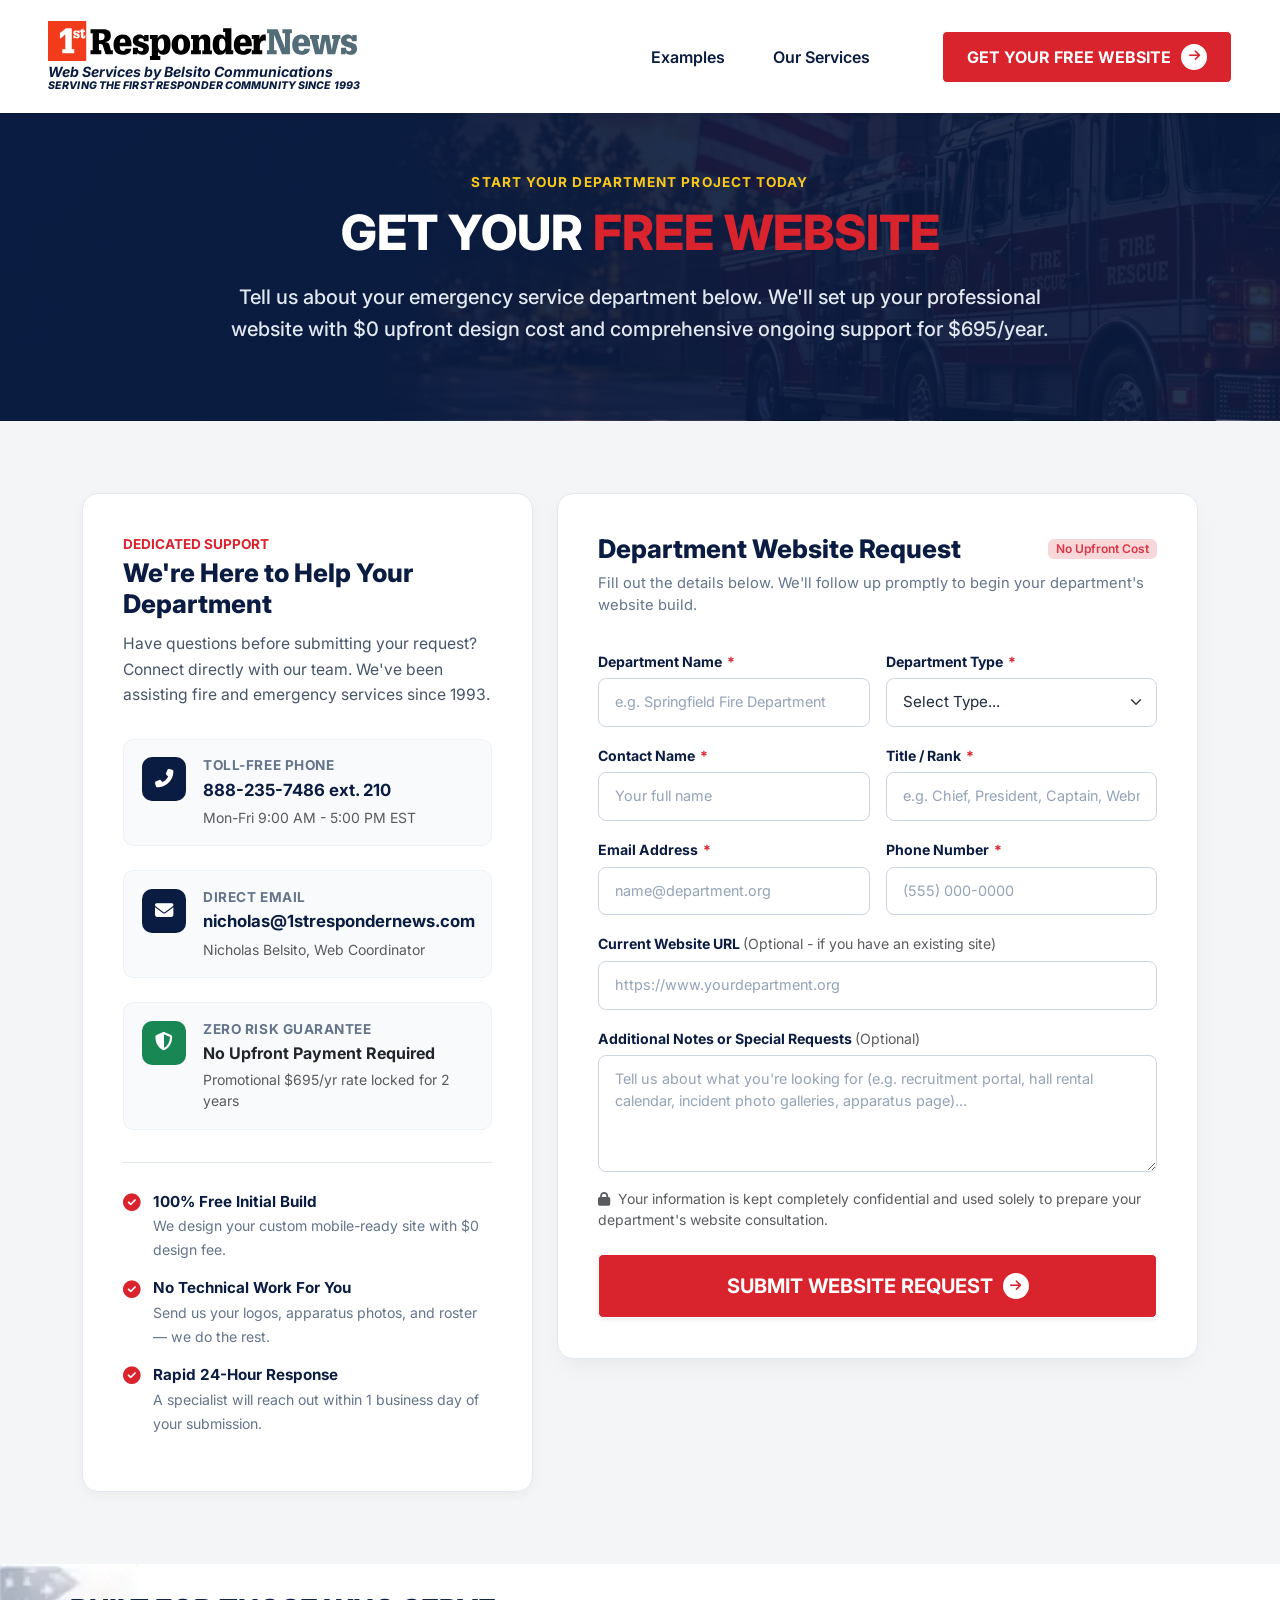
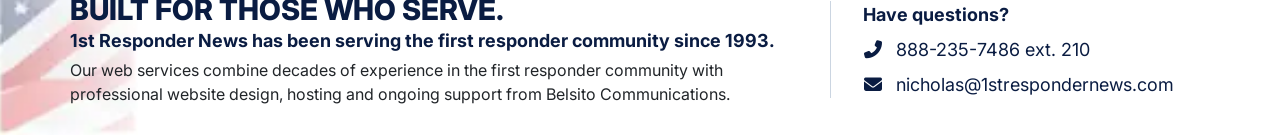
==== contact_form.html @ 62b45435 "done" ====
<!DOCTYPE html>
<html lang="en">

<head>
    <meta charset="UTF-8">
    <meta name="viewport" content="width=device-width, initial-scale=1.0">
    <title>Contact & Website Request - 1st Responder News Web Services</title>

    <!-- Bootstrap 5 CSS -->
    <link href="https://cdn.jsdelivr.net/npm/bootstrap@5.3.2/dist/css/bootstrap.min.css" rel="stylesheet">

    <!-- Font Awesome -->
    <link rel="stylesheet" href="https://cdnjs.cloudflare.com/ajax/libs/font-awesome/6.4.2/css/all.min.css">

    <!-- Google Fonts -->
    <link href="https://fonts.googleapis.com/css2?family=Inter:wght@400;600;700;800&display=swap" rel="stylesheet">

    <link rel="stylesheet" href="css/theme.css">
</head>

<body>

    <!-- Navbar -->
    <nav class="navbar navbar-expand-lg navbar-light bg-white py-3 shadow-sm sticky-top">
        <div class="container-fluid px-lg-5 px-3">
            <a class="navbar-brand" href="index.html">
                <div class="logo-holder">
                    <img src="images/logo.svg" alt="SERVING THE FIRST RESPONDER COMMUNITY SINCE 1993">
                    <div class="logo-tagline">
                        <div class="tagline-line-1">Web Services by Belsito Communications</div>
                        <div class="tagline-line-2">SERVING THE FIRST RESPONDER COMMUNITY SINCE 1993</div>
                    </div>
                </div>
            </a>
            <button class="navbar-toggler" type="button" data-bs-toggle="collapse" data-bs-target="#navbarNav" aria-controls="navbarNav" aria-expanded="false" aria-label="Toggle navigation">
                <span class="navbar-toggler-icon"></span>
            </button>
            <div class="collapse navbar-collapse justify-content-end me-lg-5" id="navbarNav">
                <ul class="navbar-nav">
                    <li class="nav-item"><a class="nav-link" href="examples.html">Examples</a></li>
                    <li class="nav-item"><a class="nav-link" href="services.html">Our Services</a></li>
                </ul>
            </div>
            <div class="d-none d-lg-block">
                <a href="contact_form.html" class="btn btn-brand-red">GET YOUR FREE WEBSITE <span class="icon-circle"><i class="fas fa-arrow-right"></i></span></a>
            </div>
        </div>
    </nav>

    <!-- Contact Hero Section -->
    <section class="subpage-hero">
        <div class="container text-center">
            <div class="subpage-badge">Start Your Department Project Today</div>
            <h1 class="hero-title">GET YOUR <span class="red underline-red">FREE WEBSITE</span></h1>
            <p class="hero-subtext">Tell us about your emergency service department below. We'll set up your professional website with $0 upfront design cost and comprehensive ongoing support for $695/year.</p>
        </div>
    </section>

    <!-- Main Contact & Form Section -->
    <section class="py-5" style="background-color: var(--brand-light-gray);">
        <div class="container py-lg-4">
            <div class="row g-4 justify-content-center">
                <!-- Left Column: Contact Info & Value Props -->
                <div class="col-lg-5">
                    <div class="contact-info-panel">
                        <p class="text-uppercase fw-bold mb-1" style="color: var(--brand-red); font-size: 0.85rem;">Dedicated Support</p>
                        <h3>We're Here to Help Your Department</h3>
                        <p class="lead-text">Have questions before submitting your request? Connect directly with our team. We've been assisting fire and emergency services since 1993.</p>

                        <!-- Direct Contact Channels -->
                        <div class="contact-method-item">
                            <div class="contact-method-icon">
                                <i class="fas fa-phone-alt"></i>
                            </div>
                            <div class="contact-method-content">
                                <h6>Toll-Free Phone</h6>
                                <a href="tel:8882357486,210">888-235-7486 ext. 210</a>
                                <div class="text-muted small mt-1">Mon-Fri 9:00 AM - 5:00 PM EST</div>
                            </div>
                        </div>

                        <div class="contact-method-item">
                            <div class="contact-method-icon">
                                <i class="fas fa-envelope"></i>
                            </div>
                            <div class="contact-method-content">
                                <h6>Direct Email</h6>
                                <a href="mailto:nicholas@1strespondernews.com">nicholas@1strespondernews.com</a>
                                <div class="text-muted small mt-1">Nicholas Belsito, Web Coordinator</div>
                            </div>
                        </div>

                        <div class="contact-method-item">
                            <div class="contact-method-icon" style="background-color: #198754;">
                                <i class="fas fa-shield-alt"></i>
                            </div>
                            <div class="contact-method-content">
                                <h6>Zero Risk Guarantee</h6>
                                <div class="fw-bold text-dark">No Upfront Payment Required</div>
                                <div class="text-muted small mt-1">Promotional $695/yr rate locked for 2 years</div>
                            </div>
                        </div>

                        <!-- Perks List -->
                        <div class="contact-perks-list">
                            <div class="contact-perk-item">
                                <i class="fas fa-check-circle"></i>
                                <div>
                                    <strong>100% Free Initial Build</strong>
                                    <span>We design your custom mobile-ready site with $0 design fee.</span>
                                </div>
                            </div>
                            <div class="contact-perk-item">
                                <i class="fas fa-check-circle"></i>
                                <div>
                                    <strong>No Technical Work For You</strong>
                                    <span>Send us your logos, apparatus photos, and roster — we do the rest.</span>
                                </div>
                            </div>
                            <div class="contact-perk-item">
                                <i class="fas fa-check-circle"></i>
                                <div>
                                    <strong>Rapid 24-Hour Response</strong>
                                    <span>A specialist will reach out within 1 business day of your submission.</span>
                                </div>
                            </div>
                        </div>
                    </div>
                </div>

                <!-- Right Column: Interactive Request Form -->
                <div class="col-lg-7">
                    <div class="form-card">
                        <div class="d-flex align-items-center justify-content-between mb-2">
                            <h3 class="mb-0">Department Website Request</h3>
                            <span class="badge bg-danger-subtle text-danger fw-semibold px-2 py-1">No Upfront Cost</span>
                        </div>
                        <p class="form-subtitle">Fill out the details below. We'll follow up promptly to begin your department's website build.</p>

                        <form id="websiteRequestForm" onsubmit="handleFormSubmit(event)" novalidate>
                            <div class="row g-3">
                                <!-- Department Name -->
                                <div class="col-md-6">
                                    <label for="deptName" class="form-label">Department Name <span class="required-star">*</span></label>
                                    <input type="text" class="form-control" id="deptName" required placeholder="e.g. Springfield Fire Department" aria-required="true">
                                    <div class="invalid-feedback">Please enter your department name.</div>
                                </div>

                                <!-- Department Type -->
                                <div class="col-md-6">
                                    <label for="deptType" class="form-label">Department Type <span class="required-star">*</span></label>
                                    <select class="form-select" id="deptType" required aria-required="true">
                                        <option value="" selected disabled>Select Type...</option>
                                        <option value="Fire Department">Fire Department (Career / Volunteer)</option>
                                        <option value="EMS">EMS / Ambulance Corps</option>
                                        <option value="Rescue Squad">Rescue Squad</option>
                                        <option value="Fire District">Fire District / Commission</option>
                                        <option value="Other">Other Emergency Service</option>
                                    </select>
                                    <div class="invalid-feedback">Please select your department type.</div>
                                </div>

                                <!-- Contact Name -->
                                <div class="col-md-6">
                                    <label for="contactName" class="form-label">Contact Name <span class="required-star">*</span></label>
                                    <input type="text" class="form-control" id="contactName" required placeholder="Your full name" aria-required="true">
                                    <div class="invalid-feedback">Please provide your contact name.</div>
                                </div>

                                <!-- Title / Rank -->
                                <div class="col-md-6">
                                    <label for="titleRank" class="form-label">Title / Rank <span class="required-star">*</span></label>
                                    <input type="text" class="form-control" id="titleRank" required placeholder="e.g. Chief, President, Captain, Webmaster" aria-required="true">
                                    <div class="invalid-feedback">Please provide your title or rank.</div>
                                </div>

                                <!-- Email Address -->
                                <div class="col-md-6">
                                    <label for="emailAddress" class="form-label">Email Address <span class="required-star">*</span></label>
                                    <input type="email" class="form-control" id="emailAddress" required placeholder="name@department.org" aria-required="true">
                                    <div class="invalid-feedback">Please provide a valid email address.</div>
                                </div>

                                <!-- Phone Number -->
                                <div class="col-md-6">
                                    <label for="phoneNumber" class="form-label">Phone Number <span class="required-star">*</span></label>
                                    <input type="tel" class="form-control" id="phoneNumber" required placeholder="(555) 000-0000" aria-required="true">
                                    <div class="invalid-feedback">Please provide your phone number.</div>
                                </div>

                                <!-- Current Website URL -->
                                <div class="col-12">
                                    <label for="currentWebsite" class="form-label">Current Website URL <span class="text-muted fw-normal">(Optional - if you have an existing site)</span></label>
                                    <input type="url" class="form-control" id="currentWebsite" placeholder="https://www.yourdepartment.org">
                                </div>

                                <!-- Additional Notes -->
                                <div class="col-12">
                                    <label for="notes" class="form-label">Additional Notes or Special Requests <span class="text-muted fw-normal">(Optional)</span></label>
                                    <textarea class="form-control" id="notes" rows="4" placeholder="Tell us about what you're looking for (e.g. recruitment portal, hall rental calendar, incident photo galleries, apparatus page)..."></textarea>
                                </div>

                                <!-- Privacy & Terms note -->
                                <div class="col-12">
                                    <p class="text-muted small mb-0"><i class="fas fa-lock me-1"></i> Your information is kept completely confidential and used solely to prepare your department's website consultation.</p>
                                </div>

                                <!-- Submit Button -->
                                <div class="col-12 mt-4">
                                    <button type="submit" class="btn btn-brand-red btn-lg w-100 py-3 shadow-sm">
                                        SUBMIT WEBSITE REQUEST <span class="icon-circle"><i class="fas fa-arrow-right"></i></span>
                                    </button>
                                </div>
                            </div>
                        </form>

                        <!-- Success Box -->
                        <div id="formSuccessBox" class="success-box" role="alert" aria-live="polite">
                            <div class="text-success mb-2">
                                <i class="fas fa-check-circle fa-3x"></i>
                            </div>
                            <h4>Request Received Successfully!</h4>
                            <p>Thank you for reaching out. A specialist from 1st Responder News Web Services will review your department's information and contact you within 24 hours to begin your free website build.</p>
                            <div class="d-flex justify-content-center gap-3">
                                <button type="button" onclick="resetForm()" class="btn btn-outline-success">Submit Another Request</button>
                                <a href="index.html" class="btn btn-success">Return to Homepage</a>
                            </div>
                        </div>
                    </div>
                </div>
            </div>
        </div>
    </section>

    <!-- Footer Section (Identical Homepage System) -->
    <footer class="footer-section">
        <div class="container">
            <div class="row align-items-center">
                <div class="col-lg-8 mb-4 mb-lg-0 px-lg-5 px-3 ps-lg-0">
                    <h4>BUILT FOR THOSE WHO SERVE.</h4>
                    <p class="mb-1 fw-bold" style="color: var(--brand-dark-blue);">1st Responder News has been serving the first responder community since 1993.</p>
                    <p class="text-dark small mb-0">Our web services combine decades of experience in the first responder community with professional website design, hosting and ongoing support from Belsito Communications.</p>
                </div>
                <div class="col-lg-4 footer-contact">
                    <p class="fw-bold mb-2">Have questions?</p>
                    <p class="mb-2"><i class="fas fa-phone-alt"></i> 888-235-7486 ext. 210</p>
                    <p class="mb-0"><i class="fas fa-envelope"></i> nicholas@1strespondernews.com</p>
                </div>
            </div>
        </div>
    </footer>

    <!-- Bootstrap JS Bundle -->
    <script src="https://cdn.jsdelivr.net/npm/bootstrap@5.3.2/dist/js/bootstrap.bundle.min.js"></script>

    <script>
        // Handle Form Submission with Validation
        function handleFormSubmit(event) {
            event.preventDefault();
            const form = document.getElementById('websiteRequestForm');
            
            if (!form.checkValidity()) {
                event.stopPropagation();
                form.classList.add('was-validated');
                return;
            }

            const successBox = document.getElementById('formSuccessBox');
            form.style.display = 'none';
            successBox.style.display = 'block';
            successBox.scrollIntoView({ behavior: 'smooth', block: 'center' });
        }

        // Reset Form
        function resetForm() {
            const form = document.getElementById('websiteRequestForm');
            const successBox = document.getElementById('formSuccessBox');
            
            form.reset();
            form.classList.remove('was-validated');
            form.style.display = 'block';
            successBox.style.display = 'none';
            form.scrollIntoView({ behavior: 'smooth', block: 'start' });
        }
    </script>
</body>

</html>
---- css/theme.css ----
:root {
            --brand-red: #d9232d;
            --brand-dark-blue: #0a1c42;
            --brand-light-gray: #f4f5f7;
            --brand-yellow: #f8c81c;
        }

        body {
            font-family: 'Inter', sans-serif;
            color: #333;
            overflow-x: hidden;
        }
        .fa-database:before {
            color: #fff !important;
        }
        .feature-icon i {
    padding-top: 3px;
}
        p {
    font-size: clamp(1.2rem, 3.2vw, 1.4rem);
}
        /* Custom Button Styles with Circular Arrow */
        .btn-brand-red {
            background-color: var(--brand-red);
            color: white;
            font-weight: 700;
            padding: 0.75rem 1.5rem;
            border-radius: 5px;
            text-transform: uppercase;
            transition: all 0.3s ease;
            display: inline-flex;
            align-items: center;
            justify-content: center;
            gap: 10px;
            border: 1px solid #fff;
        }

        .btn-brand-red:hover {
            background-color: #b01b24;
            color: white;
        }

        /* Circular Arrow styling matching the design */
        .btn-brand-red .icon-circle {
            background-color: white;
            color: var(--brand-red);
            width: 26px;
            height: 26px;
            border-radius: 50%;
            display: inline-flex;
            align-items: center;
            justify-content: center;
            font-size: 0.8rem;
            transition: transform 0.2s ease;
        }

        .btn-brand-red:hover .icon-circle {
            transform: translateX(2px);
        }

        .btn-brand-outline {
            border: 2px solid var(--brand-dark-blue);
            color: var(--brand-dark-blue);
            font-weight: 600;
            padding: 0.75rem 1.5rem;
            border-radius: 5px;
            text-transform: uppercase;
        }

        .btn-brand-outline:hover {
            background-color: var(--brand-dark-blue);
            color: white;
        }

        /* Navbar */
        .navbar-brand img {
            max-height: clamp(70px, 3.2vw, 100px);
            height: clamp(26px, 8.2vw, 40px);
        }

        .logo-holder {
            display: flex;
            flex-direction: column;
            align-items: flex-start;
        }

        .logo-tagline {
            color: var(--brand-dark-blue);
            font-style: italic;
            line-height: 1.15;
            margin-top: 3px;
        }

        .logo-tagline .tagline-line-1 {
            font-size: clamp(0.65rem, 1.1vw, 0.95rem);
            font-weight: 700;
            white-space: nowrap;
        }

        .logo-tagline .tagline-line-2 {
            font-size: clamp(0.52rem, 0.85vw, 0.66rem);
            font-weight: 800;
            letter-spacing: 0.01em;
            white-space: nowrap;
        }

        .nav-link {
            font-weight: 600;
            color: var(--brand-dark-blue);
            margin: 0 1rem;
        }

        /* Hero Section */
        .hero-section {
            background-color: var(--brand-dark-blue);
            background-image: url('../images/banner-image-without-device-mockup.webp');
            background-size: cover;
            background-position: center;
            color: white;
            padding: 2rem 0;
        }

        .hero-title {
            font-size: clamp(3.0rem, 3.2vw, 3.5rem);
            font-weight: 800;
            line-height: 1.1;
            margin-bottom: 1.5rem;
        }

        .hero-title span.red {
            color: var(--brand-red);
        }

        .hero-title .underline-red {
            position: relative;
            display: inline-block;
        }

        .hero-title .underline-red::after {
            content: '';
            position: absolute;
            bottom: -13px;
    left: 0;
    width: 100%;
    height: 18px;
    background-image: url(border-bottom-image.png);
    background-repeat: no-repeat;
    background-size: contain;
    filter: brightness(0) saturate(100%) invert(30%) sepia(99%) saturate(2384%) hue-rotate(337deg) brightness(81%) contrast(113%);
        }

        .hero-subtext {
            font-size: clamp(1.1rem, 3.2vw, 1.2rem);
            margin-bottom: 2rem;
            font-weight: 700;
        }

        .hero-devices img {
            max-width: 100%;
            height: auto;
            width: 88%;
            -webkit-box-reflect: below -29px linear-gradient(to bottom, transparent 50%, rgb(255 255 255 / 8%));
        }

        /* Recent Work Section */
        .recent-work-section {
            padding: 2rem 0;
            background-color: white;
        }
        .laptop_stuff img.str-frame {
    position: relative;
    top: 0;
    overflow: hidden;
    z-index: 9;
    height: 100%;
    width: 100%;
}
.work-card img {
    position: absolute;
    width: 82%;
    left: 50%;
    z-index: 0;
    height: 90%;
    object-fit: cover;
    top: 0;
    object-position: top;
    border-radius: 0;
    transform: translate(-50%, -50%);
}

.laptop_stuff {
    position: relative;
    top: calc(90% - 100px);
    margin-top: auto;
    pointer-events: none;
    transform: translate(-50%, -50%);
    left: 50%;
}
        .footer-section h4 + p {
    font-size: clamp(15px, 3.2vw, 18px);
    font-weight: 900;
}
.footer-section p.small {
    font-size: clamp(15px, 3.2vw, 16px);
}
.footer-contact p {
    font-size: clamp(15px, 3.2vw, 18px);
}
        .section-title {
            font-size: 2rem;
            font-weight: 800;
            color: var(--brand-dark-blue);
            text-align: center;
            margin-bottom: 0.5rem;
        }

        .section-title span {
            color: var(--brand-red);
        }

        .section-subtitle {
            text-align: center;
            color: #000;
            margin-bottom: 3rem;
        }

        .work-card {
            text-align: center;
                margin-bottom: 4.5rem;
        }

        .work-card h5 {
            font-size: 1rem;
            font-weight: 700;
            color: var(--brand-dark-blue);
            margin-bottom: 1rem;
            text-transform: uppercase;
        }

        

        /* Features Section */
        .features-section {
            background-color: var(--brand-light-gray);
            padding: 2rem 0;
        }

        .features-left h2 {
            font-size: 2.5rem;
            font-weight: 800;
            color: var(--brand-dark-blue);
            margin-bottom: 1rem;
        }

        .features-left h2 span {
        }

        .features-left p {
            color: #000;
            font-size: 1.1rem;
        }

        .feature-item {
            display: flex;
            align-items: flex-start;
            border-left: 1px solid #ddd;
        }
        .feature-item:is(:nth-child(1), :nth-child(4)) {
    border-left: 0;
}

        .feature-icon {
            width: 50px;
            height: 50px;
            border-radius: 50%;
            display: flex;
            align-items: center;
            justify-content: center;
            font-size: 1.5rem;
            color: white;
            margin-right: 1rem;
            flex-shrink: 0;
        }

        .icon-red { background-color: var(--brand-red); }
        .icon-blue { background-color: #0d6efd; }
        .icon-green { background-color: #198754; }
        .icon-yellow { background-color: var(--brand-yellow); color: #333; }
        .icon-purple { background-color: #6f42c1; }
        .icon-dark { background-color: #343a40; }

        .feature-text h6 {
            font-weight: 700;
            margin-bottom: 0.25rem;
            color: var(--brand-dark-blue);
        }

        .feature-text p {
            font-size: 0.85rem;
            color: #000;
            margin-bottom: 0;
        }

        /* Pricing Section */
        .pricing-section {
            background-image: url('../images/above_footer_banner.webp');
            background-size: cover;
            background-position: center;
            color: white;
            text-align: center;
            background-repeat: no-repeat;
            padding: 50px 0;
        }

        .pricing-title {
            font-size: clamp(1.5rem, 3.2vw, 2.2rem);
            font-weight: 800;
            margin-bottom: 2rem;
        }

        .price-box {
            position: relative;
            padding: 0.5rem;
        }
    .price-box > img {
    animation: 1.5s linear infinite alternate;
    position: relative;
    animation-name: heartbeat;
}

@keyframes heartbeat {
    0% {
        transform: scale(0.9)
    }
    50% {
        transform: scale(1)
    }
    100% {
        transform: scale(0.9)
    }
}
        .price-695 {
            font-size: clamp(3.5rem, 6.2vw, 7rem);
            font-weight: 800;
            color: var(--brand-yellow);
            line-height: 1;
        }

        .price-text {
            font-size: 1.2rem;
            font-weight: 700;
            text-transform: uppercase;
        }

        .price-subtext {
            font-size: 0.9rem;
            color: #ccc;
        }

        /* Footer Section - White Background with Left Flag Image */
        .footer-section {
            background-color: #ffffff;
    background-image: url(../images/footer-flag.webp);
    background-repeat: no-repeat;
    background-size: contain;
    padding: 1.8rem 0;
    border-top: none;
    background-position: -3px 0;
        }

        .footer-section h4 {
            font-weight: 800;
            color: var(--brand-dark-blue);
            margin-bottom: 0rem;
            font-size: 1.8rem;
        }

        .footer-contact {
            font-size: 0.95rem;
            color: var(--brand-dark-blue);
            border-left: 1px solid #cbd5e1;
            padding-left: 2rem;
        }

        .footer-contact i {
            color: var(--brand-dark-blue);
            margin-right: 0.5rem;
            width: 20px;
            text-align: center;
        }

        /* Responsive adjustments */
        @media (max-width: 991px) {
            .hero-title { font-size: 2.5rem; }
            .hero-devices { margin-top: 2rem; }
            .footer-contact {
                border-left: none;
                border-top: 1px solid #cbd5e1;
                padding-top: 1.5rem;
                margin-top: 1.5rem;
            }
            .footer-section {
                background-size: cover;
            }
            .hero-section {
    background-image: linear-gradient(118deg, #091b41ba, #0a1c42d6), url(banner-image-without-device-mockup.webp);
}
        }

        /* ========================================================
           Subpage Shared Styles (Services, Contact, Examples)
           ======================================================== */
        .nav-link.active {
            color: var(--brand-red) !important;
            font-weight: 700;
            position: relative;
        }

        .nav-link:hover {
            color: var(--brand-red);
        }

        .subpage-hero {
            background-color: var(--brand-dark-blue);
            background-image: linear-gradient(135deg, rgba(10, 28, 66, 0.94) 0%, rgba(10, 28, 66, 0.88) 100%), url('../images/banner-image-without-device-mockup.webp');
            background-size: cover;
            background-position: center;
            color: white;
            padding: 3.5rem 0 3rem;
            position: relative;
        }

        .subpage-badge {
            display: inline-block;
            font-size: 0.85rem;
            font-weight: 700;
            text-transform: uppercase;
            letter-spacing: 0.08em;
            color: var(--brand-yellow);
            margin-bottom: 0.75rem;
        }

        .subpage-hero .hero-title {
            font-size: clamp(2.2rem, 3.8vw, 3.2rem);
            font-weight: 800;
            line-height: 1.15;
            margin-bottom: 1.25rem;
        }

        .subpage-hero .hero-subtext {
            font-size: clamp(1.05rem, 2vw, 1.25rem);
            max-width: 820px;
            margin: 0 auto 1.75rem;
            color: #e2e8f0;
            font-weight: 500;
            line-height: 1.6;
        }

        /* ========================================================
           Services Page
           ======================================================== */
        .service-card-modern {
            background: #ffffff;
            border: 1px solid #e2e8f0;
            border-radius: 14px;
            padding: 2.25rem 2rem;
            position: relative;
            height: 100%;
            display: flex;
            flex-direction: column;
            transition: transform 0.25s ease, box-shadow 0.25s ease, border-color 0.25s ease;
            box-shadow: 0 4px 6px -1px rgba(0, 0, 0, 0.05);
        }

        .service-card-modern:hover {
            transform: translateY(-6px);
            box-shadow: 0 16px 24px -4px rgba(10, 28, 66, 0.12);
            border-color: #cbd5e1;
        }

        .service-number {
            position: absolute;
            top: 1.5rem;
            right: 1.75rem;
            font-size: 1.8rem;
            font-weight: 800;
            color: #e2e8f0;
            line-height: 1;
            user-select: none;
        }

        .service-card-modern .feature-icon {
            width: 56px;
            height: 56px;
            font-size: 1.5rem;
            border-radius: 12px;
            margin-bottom: 1.5rem;
            box-shadow: 0 6px 12px rgba(0, 0, 0, 0.08);
        }

        .service-card-modern h4 {
            font-size: 1.25rem;
            font-weight: 800;
            color: var(--brand-dark-blue);
            margin-bottom: 0.75rem;
            letter-spacing: -0.01em;
        }

        .service-card-modern p.service-summary {
            font-size: 0.95rem;
            color: #475569;
            line-height: 1.6;
            margin-bottom: 1.25rem;
            flex-grow: 1;
        }

        .service-feature-list {
            list-style: none;
            padding: 0;
            margin: 0;
            border-top: 1px solid #f1f5f9;
            padding-top: 1rem;
        }

        .service-feature-list li {
            font-size: 0.88rem;
            color: #334155;
            margin-bottom: 0.5rem;
            display: flex;
            align-items: center;
        }

        .service-feature-list li i {
            color: #16a34a;
            font-size: 0.85rem;
            margin-right: 0.6rem;
            flex-shrink: 0;
        }

        /* How it Works / Process Steps */
        .process-step-card {
            background: #ffffff;
            border: 1px solid #e2e8f0;
            border-radius: 12px;
            padding: 2rem 1.5rem;
            text-align: center;
            height: 100%;
            position: relative;
            transition: transform 0.2s ease;
        }

        .process-step-card:hover {
            transform: translateY(-4px);
        }

        .process-step-number {
            width: 44px;
            height: 44px;
            border-radius: 50%;
            background-color: var(--brand-red);
            color: #ffffff;
            font-weight: 800;
            font-size: 1.15rem;
            display: inline-flex;
            align-items: center;
            justify-content: center;
            margin-bottom: 1.25rem;
            box-shadow: 0 4px 10px rgba(217, 35, 45, 0.35);
        }

        .process-step-card h5 {
            font-size: 1.1rem;
            font-weight: 800;
            color: var(--brand-dark-blue);
            margin-bottom: 0.6rem;
        }

        .process-step-card p {
            font-size: 0.9rem;
            color: #64748b;
            line-height: 1.5;
            margin-bottom: 0;
        }

        /* Services CTA Card */
        .services-cta-banner {
            background: #ffffff;
            border: 1px solid #e2e8f0;
            border-radius: 16px;
            padding: 3rem 2.5rem;
            box-shadow: 0 10px 25px -5px rgba(0, 0, 0, 0.05);
        }

        /* ========================================================
           Contact Page
           ======================================================== */
        .contact-info-panel {
            background: #ffffff;
            border: 1px solid #e2e8f0;
            border-radius: 16px;
            padding: 2.5rem;
            height: 100%;
            box-shadow: 0 4px 12px rgba(0, 0, 0, 0.04);
        }

        .contact-info-panel h3 {
            font-size: 1.6rem;
            font-weight: 800;
            color: var(--brand-dark-blue);
            margin-bottom: 0.75rem;
        }

        .contact-info-panel .lead-text {
            font-size: 0.98rem;
            color: #475569;
            line-height: 1.6;
            margin-bottom: 2rem;
        }

        .contact-method-item {
            display: flex;
            align-items: flex-start;
            margin-bottom: 1.5rem;
            padding: 1.1rem;
            border-radius: 10px;
            background: #f8fafc;
            border: 1px solid #edf2f7;
            transition: background 0.2s ease, border-color 0.2s ease;
        }

        .contact-method-item:hover {
            background: #ffffff;
            border-color: #cbd5e1;
        }

        .contact-method-icon {
            width: 44px;
            height: 44px;
            border-radius: 10px;
            background: var(--brand-dark-blue);
            color: #ffffff;
            display: inline-flex;
            align-items: center;
            justify-content: center;
            font-size: 1.15rem;
            margin-right: 1.1rem;
            flex-shrink: 0;
        }

        .contact-method-item:first-child .contact-method-icon {
            background: var(--brand-red);
        }

        .contact-method-content h6 {
            font-size: 0.85rem;
            font-weight: 700;
            text-transform: uppercase;
            letter-spacing: 0.04em;
            color: #64748b;
            margin-bottom: 0.25rem;
        }

        .contact-method-content a {
            font-size: 1.05rem;
            font-weight: 700;
            color: var(--brand-dark-blue);
            text-decoration: none;
            transition: color 0.2s ease;
        }

        .contact-method-content a:hover {
            color: var(--brand-red);
        }

        .contact-perks-list {
            margin-top: 2rem;
            padding-top: 1.75rem;
            border-top: 1px solid #e2e8f0;
        }

        .contact-perk-item {
            display: flex;
            align-items: flex-start;
            margin-bottom: 1rem;
        }

        .contact-perk-item i {
            color: var(--brand-red);
            font-size: 1.1rem;
            margin-right: 0.75rem;
            margin-top: 0.2rem;
            flex-shrink: 0;
        }

        .contact-perk-item strong {
            display: block;
            font-size: 0.95rem;
            color: var(--brand-dark-blue);
        }

        .contact-perk-item span {
            font-size: 0.88rem;
            color: #64748b;
            line-height: 1.4;
        }

        /* Form Card */
        .form-card {
            background: #ffffff;
            border: 1px solid #e2e8f0;
            border-radius: 16px;
            padding: 2.5rem;
            box-shadow: 0 10px 25px -5px rgba(0, 0, 0, 0.06);
        }

        .form-card h3 {
            font-size: 1.6rem;
            font-weight: 800;
            color: var(--brand-dark-blue);
            margin-bottom: 0.5rem;
        }

        .form-card .form-subtitle {
            font-size: 0.92rem;
            color: #64748b;
            margin-bottom: 2rem;
        }

        .form-label {
            font-weight: 700;
            font-size: 0.88rem;
            color: var(--brand-dark-blue);
            margin-bottom: 0.4rem;
        }

        .form-label .required-star {
            color: var(--brand-red);
            margin-left: 2px;
        }

        .form-control,
        .form-select {
            border: 1.5px solid #cbd5e1;
            border-radius: 8px;
            padding: 0.75rem 1rem;
            font-size: 0.95rem;
            color: #1e293b;
            background-color: #ffffff;
            transition: border-color 0.2s ease, box-shadow 0.2s ease;
        }

        .form-control:focus,
        .form-select:focus {
            border-color: var(--brand-dark-blue);
            box-shadow: 0 0 0 3.5px rgba(10, 28, 66, 0.12);
            outline: none;
        }

        .form-control::placeholder {
            color: #94a3b8;
            font-size: 0.9rem;
        }

        .form-control.is-invalid,
        .was-validated .form-control:invalid {
            border-color: var(--brand-red);
            background-image: none;
        }

        .form-control.is-valid,
        .was-validated .form-control:valid {
            border-color: #16a34a;
            background-image: none;
        }

        .invalid-feedback {
            font-size: 0.82rem;
            color: var(--brand-red);
            font-weight: 600;
            margin-top: 0.35rem;
        }

        .success-box {
            display: none;
            background: #f0fdf4;
            border: 2px solid #86efac;
            border-radius: 14px;
            padding: 2.75rem 2rem;
            text-align: center;
            color: #14532d;
            animation: fadeInSuccess 0.4s ease-out forwards;
        }

        @keyframes fadeInSuccess {
            from {
                opacity: 0;
                transform: scale(0.97);
            }
            to {
                opacity: 1;
                transform: scale(1);
            }
        }

        .success-box h4 {
            font-size: 1.6rem;
            font-weight: 800;
            color: #166534;
            margin-top: 1rem;
            margin-bottom: 0.75rem;
        }

        .success-box p {
            font-size: 1rem;
            color: #15803d;
            max-width: 600px;
            margin: 0 auto 1.5rem;
            line-height: 1.6;
        }

        /* ========================================================
           Examples / Portfolio Page
           ======================================================== */
        .filter-nav-wrap {
            display: flex;
            flex-wrap: wrap;
            justify-content: center;
            gap: 10px;
            margin-bottom: 2.75rem;
        }

        .btn-filter {
            background-color: #ffffff;
            color: var(--brand-dark-blue);
            border: 1.5px solid #cbd5e1;
            font-weight: 700;
            font-size: 0.9rem;
            padding: 0.6rem 1.4rem;
            border-radius: 50px;
            transition: all 0.2s ease;
            cursor: pointer;
            display: inline-flex;
            align-items: center;
            gap: 6px;
        }

        .btn-filter:hover {
            border-color: var(--brand-dark-blue);
            color: var(--brand-dark-blue);
            background-color: #f1f5f9;
        }

        .btn-filter.active {
            background-color: var(--brand-dark-blue);
            color: #ffffff;
            border-color: var(--brand-dark-blue);
            box-shadow: 0 4px 10px rgba(10, 28, 66, 0.2);
        }

        .example-card {
            background: #ffffff;
            border: 1px solid #e2e8f0;
            border-radius: 14px;
            overflow: hidden;
            display: flex;
            flex-direction: column;
            height: 100%;
            transition: transform 0.25s ease, box-shadow 0.25s ease, border-color 0.25s ease;
            box-shadow: 0 4px 8px -2px rgba(0, 0, 0, 0.05);
        }

        .example-card:hover {
            transform: translateY(-6px);
            box-shadow: 0 20px 25px -5px rgba(10, 28, 66, 0.12);
            border-color: #cbd5e1;
        }

        .example-preview-wrap {
            position: relative;
            background: linear-gradient(180deg, #f8fafc 0%, #edf2f7 100%);
            overflow: hidden;
            border-bottom: 1px solid #e2e8f0;
            padding: 1.75rem 1.25rem 1rem;
            display: flex;
            align-items: center;
            justify-content: center;
            min-height: 220px;
        }

        .example-preview-wrap img {
            width: 100%;
            height: auto;
            max-height: 200px;
            object-fit: contain;
            transition: transform 0.35s ease;
            filter: drop-shadow(0 8px 16px rgba(10, 28, 66, 0.15));
        }

        .example-card:hover .example-preview-wrap img {
            transform: scale(1.04);
        }

        .example-card-body {
            padding: 1.75rem;
            display: flex;
            flex-direction: column;
            flex-grow: 1;
        }

        .example-category-badge {
            display: inline-block;
            align-self: flex-start;
            font-size: 0.75rem;
            font-weight: 700;
            text-transform: uppercase;
            letter-spacing: 0.05em;
            padding: 0.3rem 0.75rem;
            border-radius: 20px;
            margin-bottom: 0.85rem;
            background-color: #fee2e2;
            color: var(--brand-red);
        }

        .example-category-badge.badge-district {
            background-color: #dbeafe;
            color: #1e40af;
        }

        .example-category-badge.badge-rescue {
            background-color: #dcfce7;
            color: #166534;
        }

        .example-title {
            font-size: 1.25rem;
            font-weight: 800;
            color: var(--brand-dark-blue);
            margin-bottom: 0.65rem;
            line-height: 1.3;
        }

        .example-desc {
            font-size: 0.92rem;
            color: #475569;
            line-height: 1.6;
            margin-bottom: 1.5rem;
            flex-grow: 1;
        }

        .example-footer-action {
            margin-top: auto;
            display: flex;
            align-items: center;
            justify-content: space-between;
            padding-top: 1rem;
            border-top: 1px solid #f1f5f9;
        }

        .example-footer-action .btn {
            font-size: 0.85rem;
            padding: 0.55rem 1.15rem;
        }

        .example-item-hidden {
            display: none !important;
        }

        /* Responsive overrides for subpages */
        @media (max-width: 991px) {
            .subpage-hero {
                padding: 2.75rem 0 2.25rem;
            }
            .subpage-hero .hero-title {
                font-size: 2.2rem;
            }
            .contact-info-panel,
            .form-card {
                padding: 1.75rem;
            }
            .services-cta-banner {
                padding: 2.25rem 1.5rem;
            }
        }
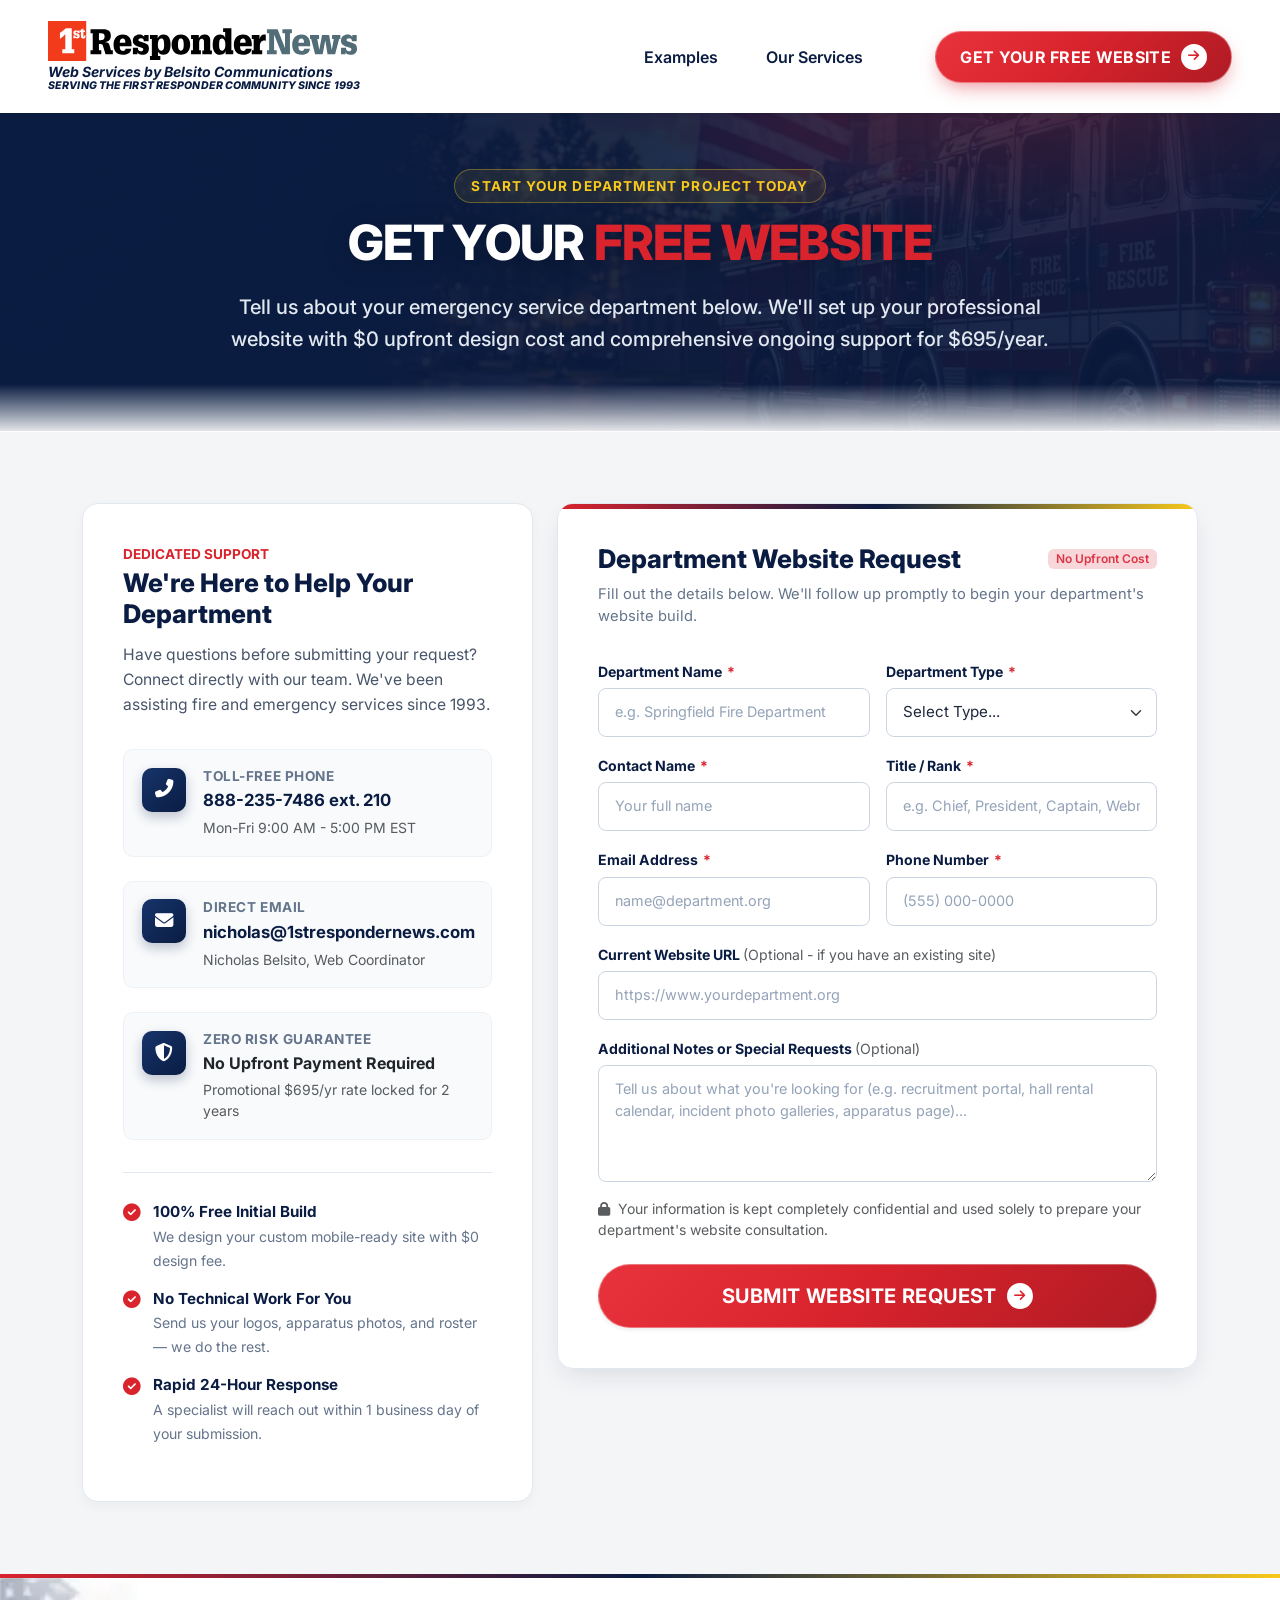
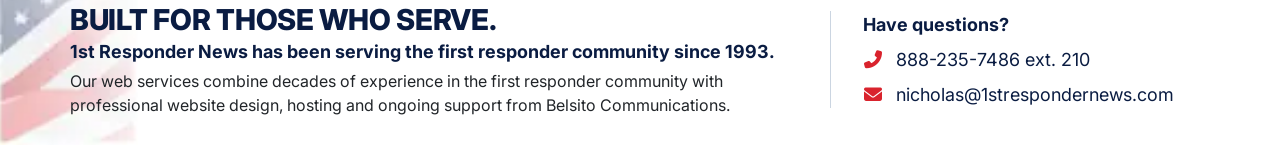
==== commit 39024f76: "task snapshot 8b1634cc-5bcf-4024-bc18-236a60edea89" ====
--- a/contact_form.html
+++ b/contact_form.html
@@ -16,6 +16,8 @@
     <link href="https://fonts.googleapis.com/css2?family=Inter:wght@400;600;700;800&display=swap" rel="stylesheet">
 
     <link rel="stylesheet" href="css/theme.css">
+    <!-- Next-level design refresh layer (visual only) -->
+    <link rel="stylesheet" href="css/theme-v2.css">
 </head>
 
 <body>
@@ -283,6 +285,8 @@
             form.scrollIntoView({ behavior: 'smooth', block: 'start' });
         }
     </script>
+    <!-- Design v2 interactions (scroll reveal, navbar state) -->
+    <script src="js/theme.js"></script>
 </body>
 
 </html>
--- a/css/theme-v2.css
+++ b/css/theme-v2.css
@@ -0,0 +1,426 @@
+/* ============================================================
+   1st Responder News Web Services — Design System v2.0
+   "Next Level" visual refresh layer.
+   Loaded AFTER theme.css: restyles the existing markup only.
+   No content or images are changed — same assets, same copy.
+   ============================================================ */
+
+/* ---------- Design Tokens ---------- */
+:root {
+    /* Extended palette */
+    --brand-red-dark: #b01b24;
+    --ink: #1e2a45;
+    --slate: #475569;
+    --line: #e2e8f0;
+
+    /* Elevation */
+    --shadow-sm: 0 2px 8px rgba(10, 28, 66, 0.06);
+    --shadow-md: 0 10px 28px -8px rgba(10, 28, 66, 0.14);
+    --shadow-lg: 0 24px 48px -12px rgba(10, 28, 66, 0.20);
+
+    /* Radii */
+    --radius-sm: 8px;
+    --radius-md: 14px;
+    --radius-lg: 20px;
+
+    /* Motion */
+    --ease-out: cubic-bezier(0.22, 1, 0.36, 1);
+}
+
+/* ---------- Base ---------- */
+html { scroll-behavior: smooth; }
+
+body {
+    color: var(--ink);
+    background-color: #ffffff;
+}
+
+::selection { background: var(--brand-red); color: #fff; }
+
+/* ---------- Buttons: pill shape, gradient fill, glow lift ---------- */
+.btn-brand-red {
+    background-image: linear-gradient(135deg, #e8333d 0%, var(--brand-red) 45%, var(--brand-red-dark) 100%);
+    border-radius: 999px;
+    letter-spacing: 0.02em;
+    border: 1px solid rgba(255, 255, 255, 0.35);
+    box-shadow: 0 8px 20px -6px rgba(217, 35, 45, 0.55);
+    transition: transform 0.25s var(--ease-out), box-shadow 0.25s var(--ease-out);
+}
+
+.btn-brand-red:hover, .btn-brand-red:focus-visible {
+    transform: translateY(-2px);
+    box-shadow: 0 14px 28px -6px rgba(217, 35, 45, 0.6);
+}
+
+.btn-brand-red:active { transform: translateY(0); }
+
+.btn-brand-outline {
+    border-radius: 999px;
+    font-weight: 700;
+    letter-spacing: 0.02em;
+    transition: all 0.25s var(--ease-out);
+}
+
+.btn-brand-outline:hover {
+    transform: translateY(-2px);
+    box-shadow: var(--shadow-md);
+}
+
+/* ---------- Navbar: glass blur + animated underline links ---------- */
+.navbar {
+    backdrop-filter: blur(12px);
+    -webkit-backdrop-filter: blur(12px);
+    transition: box-shadow 0.3s ease;
+}
+
+.navbar.scrolled {
+    box-shadow: 0 6px 24px rgba(10, 28, 66, 0.10) !important;
+    border-bottom: 1px solid rgba(10, 28, 66, 0.06);
+}
+
+.logo-holder { transition: transform 0.25s var(--ease-out); }
+
+.navbar-brand:hover .logo-holder { transform: translateY(-1px); }
+
+.nav-link { position: relative; }
+
+.nav-link::after {
+    content: '';
+    position: absolute;
+    left: 0;
+    bottom: 2px;
+    width: 100%;
+    height: 3px;
+    border-radius: 3px;
+    background: linear-gradient(90deg, var(--brand-red), var(--brand-yellow));
+    transform: scaleX(0);
+    transform-origin: left;
+    transition: transform 0.3s var(--ease-out);
+}
+
+.nav-link:hover::after, .nav-link.active::after { transform: scaleX(1); }
+
+/* ---------- Hero: layered glow, entrance animation, floating devices ---------- */
+.hero-section {
+    background-image:
+        radial-gradient(900px 420px at 85% -10%, rgba(217, 35, 45, 0.28), transparent 60%),
+        linear-gradient(115deg, rgba(6, 18, 44, 0.55) 0%, rgba(6, 18, 44, 0.15) 45%, transparent 70%),
+        url('../images/banner-image-without-device-mockup.webp');
+    position: relative;
+    overflow: hidden;
+}
+
+.hero-section::after {
+    content: '';
+    position: absolute;
+    left: 0; right: 0; bottom: -1px;
+    height: 72px;
+    background: linear-gradient(to bottom, transparent, rgba(255, 255, 255, 0.06));
+    pointer-events: none;
+}
+
+.hero-title {
+    letter-spacing: -0.015em;
+    text-shadow: 0 4px 24px rgba(0, 0, 0, 0.25);
+    opacity: 0;
+    transform: translateY(18px);
+    animation: riseIn 0.7s var(--ease-out) 0.15s forwards;
+}
+
+@keyframes riseIn {
+    to { opacity: 1; transform: translateY(0); }
+}
+
+.hero-subtext {
+    opacity: 0;
+    transform: translateY(18px);
+    animation: riseIn 0.7s var(--ease-out) 0.25s forwards;
+}
+
+.hero-devices img {
+    filter: drop-shadow(0 30px 40px rgba(0, 0, 0, 0.35));
+    animation: floatDevices 7s ease-in-out infinite;
+}
+
+@keyframes floatDevices {
+    0%, 100% { transform: translateY(0); }
+    50%      { transform: translateY(-10px); }
+}
+
+/* ---------- Recent Work: soft ambient background, card lift ---------- */
+.recent-work-section {
+    background:
+        radial-gradient(700px 300px at 15% 0%, rgba(217, 35, 45, 0.05), transparent 65%),
+        linear-gradient(180deg, #ffffff 0%, #f8fafc 100%);
+}
+
+.laptop_stuff img.str-frame {
+    filter: drop-shadow(0 14px 22px rgba(10, 28, 66, 0.18));
+}
+
+.work-card .laptop_stuff {
+    transition: transform 0.35s var(--ease-out);
+}
+
+.work-card:hover .laptop_stuff {
+    transform: translate(-50%, -54%) scale(1.03);
+}
+
+.section-title {
+    font-size: clamp(1.6rem, 2.6vw, 2.15rem);
+    letter-spacing: -0.01em;
+}
+
+.section-subtitle { color: var(--slate); }
+
+.work-card h5 { letter-spacing: 0.02em; }
+
+/* ---------- Features: ambient tint, hoverable tiles, gradient icons ---------- */
+.features-section {
+    background:
+        radial-gradient(800px 400px at 90% 10%, rgba(10, 28, 66, 0.05), transparent 60%),
+        var(--brand-light-gray);
+}
+
+.features-left h2 {
+    font-size: clamp(1.9rem, 2.8vw, 2.5rem);
+    letter-spacing: -0.015em;
+}
+
+.feature-item {
+    padding: 0.75rem 0.75rem 0.75rem 0;
+    border-radius: var(--radius-sm);
+    transition: transform 0.25s var(--ease-out), background-color 0.25s var(--ease-out), box-shadow 0.25s var(--ease-out);
+}
+
+.feature-item:nth-child(even) { padding-left: 0.75rem; }
+
+.feature-item:hover {
+    background: #ffffff;
+    transform: translateY(-3px);
+    box-shadow: var(--shadow-sm);
+}
+
+.feature-icon {
+    box-shadow: 0 6px 14px rgba(10, 28, 66, 0.18);
+    transition: transform 0.25s var(--ease-out);
+}
+
+.feature-item:hover .feature-icon { transform: scale(1.08) rotate(-4deg); }
+
+.icon-red    { background-image: linear-gradient(135deg, #ef4444, var(--brand-red)); }
+.icon-blue   { background-image: linear-gradient(135deg, #3b82f6, #0d6efd); }
+.icon-green  { background-image: linear-gradient(135deg, #22c55e, #198754); }
+.icon-yellow { background-image: linear-gradient(135deg, #fbbf24, var(--brand-yellow)); }
+.icon-purple { background-image: linear-gradient(135deg, #8b5cf6, #6f42c1); }
+.icon-dark   { background-image: linear-gradient(135deg, #475569, #343a40); }
+
+/* ---------- Pricing: readability overlay + glowing price ---------- */
+.pricing-section {
+    background-image:
+        linear-gradient(rgba(6, 18, 44, 0.55), rgba(6, 18, 44, 0.65)),
+        url('../images/above_footer_banner.webp');
+    padding: 64px 0;
+}
+
+.pricing-title {
+    letter-spacing: -0.01em;
+    text-shadow: 0 3px 18px rgba(0, 0, 0, 0.35);
+}
+
+.price-box > img {
+    filter: drop-shadow(0 12px 24px rgba(0, 0, 0, 0.35));
+}
+
+.price-695 {
+    letter-spacing: -0.02em;
+    text-shadow: 0 6px 24px rgba(248, 200, 28, 0.3);
+}
+
+.price-subtext { color: #e8edf5; }
+
+/* ---------- Footer: brand gradient top rule, red contact icons ---------- */
+.footer-section { position: relative; }
+
+.footer-section::before {
+    content: '';
+    position: absolute;
+    top: 0; left: 0; right: 0;
+    height: 4px;
+    background: linear-gradient(90deg, var(--brand-red) 0%, var(--brand-dark-blue) 50%, var(--brand-yellow) 100%);
+}
+
+.footer-section h4 { letter-spacing: -0.01em; }
+
+.footer-contact i { color: var(--brand-red); }
+
+/* ---------- Scroll-reveal utility (activated by js/theme.js) ---------- */
+[data-reveal] {
+    opacity: 0;
+    transform: translateY(26px);
+    transition: opacity 0.7s var(--ease-out), transform 0.7s var(--ease-out);
+    will-change: opacity, transform;
+}
+
+[data-reveal].revealed { opacity: 1; transform: translateY(0); }
+
+@media (prefers-reduced-motion: reduce) {
+    html { scroll-behavior: auto; }
+    *, *::before, *::after {
+        animation-duration: 0.01ms !important;
+        animation-iteration-count: 1 !important;
+        transition-duration: 0.01ms !important;
+    }
+    [data-reveal] { opacity: 1; transform: none; }
+}
+
+/* ---------- Responsive refinements ---------- */
+@media (max-width: 991px) {
+    .hero-section {
+        background-image:
+            radial-gradient(600px 300px at 85% -10%, rgba(217, 35, 45, 0.25), transparent 60%),
+            linear-gradient(118deg, #091b41ba, #0a1c42d6),
+            url(../images/banner-image-without-device-mockup.webp);
+    }
+}
+
+/* ========================================================
+   Subpages (Services, Contact, Examples)
+   ======================================================== */
+.subpage-hero {
+    background-image:
+        radial-gradient(700px 340px at 80% -20%, rgba(217, 35, 45, 0.30), transparent 60%),
+        linear-gradient(135deg, rgba(10, 28, 66, 0.94) 0%, rgba(10, 28, 66, 0.88) 100%),
+        url('../images/banner-image-without-device-mockup.webp');
+    position: relative;
+}
+
+.subpage-hero::after {
+    content: '';
+    position: absolute;
+    left: 0; right: 0; bottom: -1px;
+    height: 48px;
+    background: linear-gradient(to bottom, transparent, rgba(255, 255, 255, 0.9));
+    pointer-events: none;
+}
+
+.subpage-hero .hero-title { letter-spacing: -0.015em; }
+
+.subpage-badge {
+    padding: 0.35rem 1rem;
+    border-radius: 999px;
+    border: 1px solid rgba(248, 200, 28, 0.35);
+    background: rgba(248, 200, 28, 0.08);
+}
+
+/* --- Service cards: gradient accent bar on hover --- */
+.service-card-modern {
+    box-shadow: var(--shadow-sm);
+    overflow: hidden;
+}
+
+.service-card-modern::before {
+    content: '';
+    position: absolute;
+    top: 0; left: 0; right: 0;
+    height: 4px;
+    background: linear-gradient(90deg, var(--brand-red), var(--brand-yellow));
+    transform: scaleX(0);
+    transform-origin: left;
+    transition: transform 0.35s var(--ease-out);
+}
+
+.service-card-modern:hover::before { transform: scaleX(1); }
+
+.service-card-modern:hover { box-shadow: var(--shadow-lg); }
+
+.service-number {
+    background: linear-gradient(135deg, #94a3b8, #cbd5e1);
+    -webkit-background-clip: text;
+    background-clip: text;
+    color: transparent;
+}
+
+.process-step-card { box-shadow: var(--shadow-sm); }
+
+.process-step-card:hover { box-shadow: var(--shadow-md); }
+
+.process-step-number {
+    background-image: linear-gradient(135deg, #ef4444, var(--brand-red));
+    box-shadow: 0 6px 16px rgba(217, 35, 45, 0.4);
+}
+
+.services-cta-banner {
+    background:
+        radial-gradient(500px 220px at 12% 0%, rgba(217, 35, 45, 0.08), transparent 60%),
+        #ffffff;
+    box-shadow: var(--shadow-md);
+}
+
+/* --- Contact page polish --- */
+.contact-method-item:hover {
+    transform: translateX(4px);
+    box-shadow: var(--shadow-sm);
+}
+
+.contact-method-icon {
+    background-image: linear-gradient(135deg, #16346b, var(--brand-dark-blue));
+    box-shadow: 0 5px 12px rgba(10, 28, 66, 0.25);
+}
+
+.contact-method-item:first-child .contact-method-icon {
+    background-image: linear-gradient(135deg, #ef4444, var(--brand-red));
+    box-shadow: 0 5px 12px rgba(217, 35, 45, 0.35);
+}
+
+.form-card {
+    box-shadow: var(--shadow-md);
+    position: relative;
+    overflow: hidden;
+}
+
+.form-card::before {
+    content: '';
+    position: absolute;
+    top: 0; left: 0; right: 0;
+    height: 5px;
+    background: linear-gradient(90deg, var(--brand-red), var(--brand-dark-blue), var(--brand-yellow));
+}
+
+.form-control:focus, .form-select:focus {
+    border-color: var(--brand-red);
+    box-shadow: 0 0 0 3.5px rgba(217, 35, 45, 0.14);
+}
+
+/* --- Examples / portfolio polish --- */
+.btn-filter:hover {
+    transform: translateY(-2px);
+    box-shadow: var(--shadow-sm);
+}
+
+.btn-filter.active {
+    background-image: linear-gradient(135deg, #16346b, var(--brand-dark-blue));
+    box-shadow: 0 6px 16px rgba(10, 28, 66, 0.28);
+}
+
+.example-card { box-shadow: var(--shadow-sm); }
+
+.example-card:hover { box-shadow: var(--shadow-lg); }
+
+.example-card:hover .example-preview-wrap img {
+    transform: scale(1.05) translateY(-4px);
+}
+
+.example-category-badge {
+    background-image: linear-gradient(135deg, #fee2e2, #fecaca);
+}
+
+.example-category-badge.badge-district {
+    background-image: linear-gradient(135deg, #dbeafe, #bfdbfe);
+}
+
+.example-category-badge.badge-rescue {
+    background-image: linear-gradient(135deg, #dcfce7, #bbf7d0);
+}
+
+.example-title { letter-spacing: -0.01em; }
